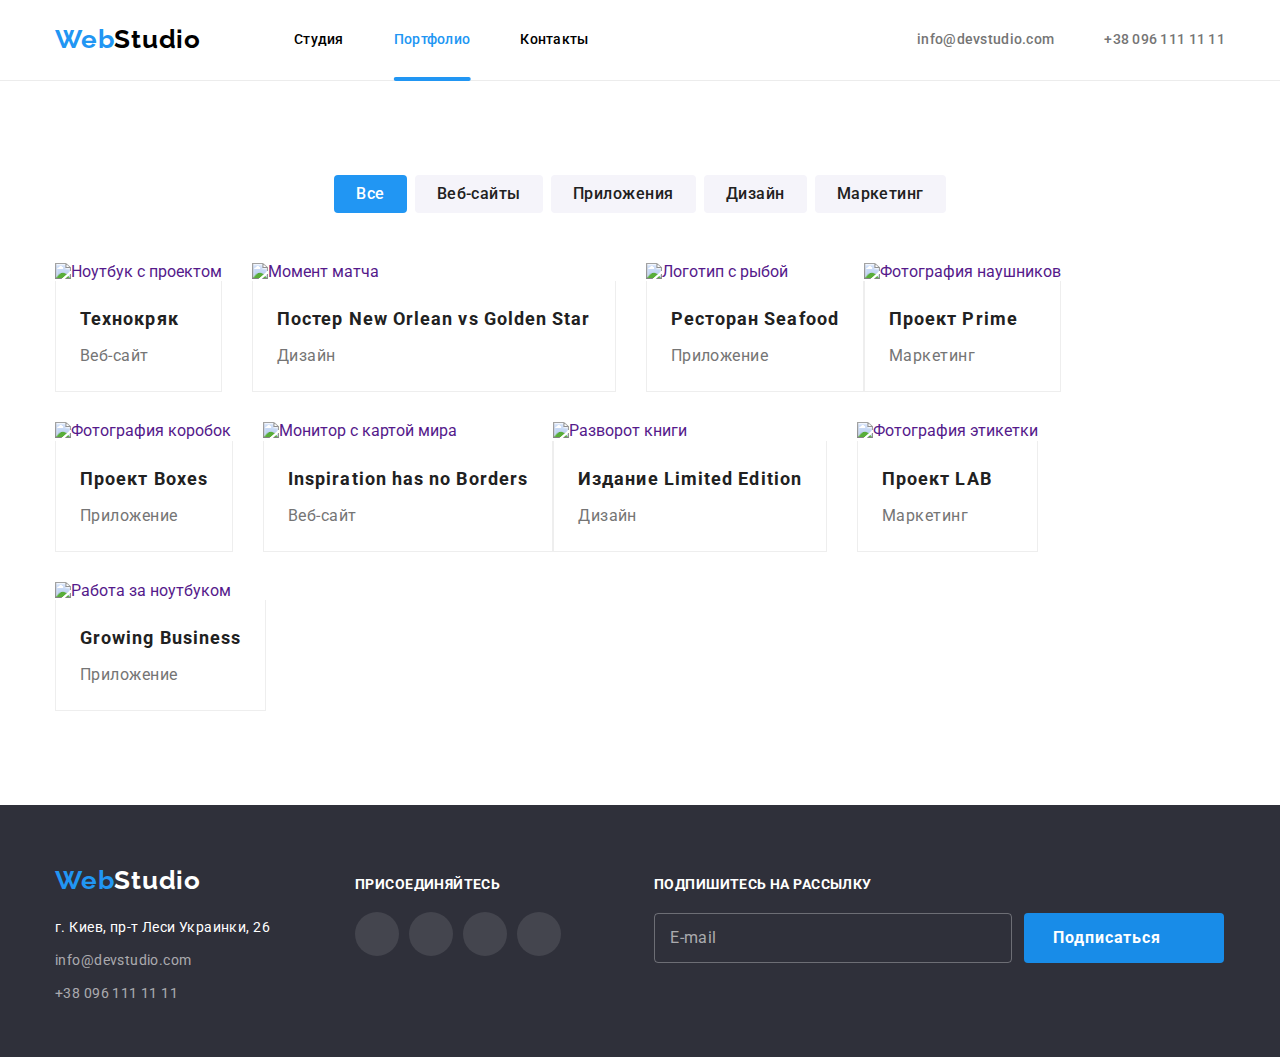
==== portfolio.html @ 8ef8809d "Add files via upload" ====
<!DOCTYPE html>
<html lang="ru">

<head>
  <meta charset="UTF-8" />
  <meta http-equiv="X-UA-Compatible" content="IE=edge" />
  <meta name="viewport" content="width=device-width, initial-scale=1.0" />
  <title>Портфолио</title>
  <link rel="preconnect" href="https://fonts.googleapis.com" />
  <link rel="preconnect" href="https://fonts.gstatic.com" crossorigin />
  <link href="https://fonts.googleapis.com/css2?family=Raleway:wght@700&family=Roboto:wght@400;500;700;900&display=swap"
    rel="stylesheet" />
  <link rel="stylesheet"
    href="https://cdnjs.cloudflare.com/ajax/libs/modern-normalize/1.1.0/modern-normalize.min.css" />
  <!--<link rel="stylesheet" href="CSS/style.css" />-->
  <link rel="stylesheet" href="./css/main.min.css" />
</head>

<body>
  <header class="header header-border">
    <div class="flex-nav container">
      <a href="" class="logotype">
        Web<span class="logotype__dark" lang="en">Studio</span></a>
      <div class="menu-container js-menu-container" id="mobile-menu">
        <div class="all-nav">
          <button class="menu-button-close js-close-menu" type="button">
            <svg width="40" height="40" aria-label="Переключатель мобильного меню">
              <use class="menu-button-close__icon-close" href="./images/sprite_images/icons.svg#icon-close_mob"></use>
            </svg>
          </button>

          <nav class="left-nav">
            <ul class="left-nav-menu">
              <li class="list menu-item">
                <a href="./index.html" class="link menu-item__text">Студия</a>
              </li>
              <li class="list menu-item">
                <a href="./portfolio.html" class="link menu-item__text menu-item__text--current current">Портфолио</a>
              </li>
              <li class="list menu-item">
                <a href="" class="link menu-item__text">Контакты</a>
              </li>
            </ul>
          </nav>
          <div class="menu-bottom">
            <ul class="right-nav">
              <li class="list contact-item">
                <a href="mailto:info@devstudio.com" class="link contact-mail">
                  <svg class="contact-mail__icon" width="16" height="12">
                    <use href="./images/sprite_images/icons.svg#icon-envelope"></use>
                  </svg>
                  info@devstudio.com
                </a>
              </li>
              <li class="list contact-item">
                <a href="tel:+380961111111" class="link contact-tel">
                  <svg class="contact-tel__icon" width="10" height="16">
                    <use href="./images/sprite_images/icons.svg#icon-smartphone"></use>
                  </svg>
                  +38 096 111 11 11
                </a>
              </li>
            </ul>
            <ul class="menu-socials list">
              <li class="menu-socials__item">
                <a href="" class="menu-socials__link link">Instagram</a>
              </li>
              <li class="menu-socials__item">
                <a href="" class="menu-socials__link link">Twitter</a>
              </li>
              <li class="menu-socials__item">
                <a href="" class="menu-socials__link link">Facebook</a>
              </li>
              <li class="menu-socials__item">
                <a href="" class="menu-socials__link link">LinkedIn</a>
              </li>
            </ul>
          </div>
        </div>
      </div>
      <button type="button" class="menu-button js-open-menu" aria-expanded="false" aria-controls="mobile-menu">
        <svg width="40" height="40" aria-label="Вызов меню">
          <use class="menu-button__icon-menu" href="./images/sprite_images/icons.svg#icon-menu_mob"></use>
        </svg>
      </button>
    </div>
  </header>
  <main>
    <section class="section">
      <h1 class="section__title visually-hidden">Примеры проектов</h1>
      <div class="container">
        <ul class="navigation">
          <li class="navigation__item">
            <button class="navigation-button navigation-button__active" type="button">Все</button>
          </li>
          <li class="navigation__item">
            <button class="navigation-button button" type="button">Веб-сайты</button>
          </li>
          <li class="navigation__item">
            <button class="navigation-button button" type="button">Приложения</button>
          </li>
          <li class="navigation__item">
            <button class="navigation-button button" type="button">Дизайн</button>
          </li>
          <li class="navigation__item">
            <button class="navigation-button button" type="button">Маркетинг</button>
          </li>
        </ul>
        <ul class="portfolio">
          <li class="portfolio__item">
            <a href="" class="portfolio__box">
              <div class="portfolio__wrap">
                <picture class="portfolio__img">
                  <source srcset="./images/portfolio_images/desktop/img-1.jpg 1x,
            ./images/portfolio_images/desktop/img-1@2x.jpg 2x" media="(min-width: 1200px)" />
                  <source srcset="./images/portfolio_images/tablet/img-1.jpg 1x,
            ./images/portfolio_images/tablet/img-1@2x.jpg 2x" media="(min-width: 768px)" />
                  <source srcset="./images/portfolio_images/mobile/img-1.jpg 1x,
            ./images/portfolio_images/mobile/img-1@2x.jpg 2x" media="(max-width: 767px)" />
                  <img src="./images/portfolio_images/img-1.jpg" alt="Ноутбук с проектом" />
                </picture>
                <p class="portfolio__tumb">Технокряк это современная площадка распространения коронавируса.
                  Компании используют эту платформу для цифрового шпионажа и атак на защищённые сервера конкурентов.</p>
              </div>
              <div class="portfolio__description">
                <h2 class="portfolio__title">Технокряк</h2>
                <p class="portfolio__text">Веб-сайт</p>
              </div>
            </a>
          </li>
          <li class="portfolio__item">
            <a href="" class="portfolio__box">
              <div class="portfolio__wrap">
                <picture class="portfolio__img">
                  <source srcset="./images/portfolio_images/desktop/img-2.jpg 1x,
            ./images/portfolio_images/desktop/img-2@2x.jpg 2x" media="(min-width: 1200px)" />
                  <source srcset="./images/portfolio_images/tablet/img-2.jpg 1x,
            ./images/portfolio_images/tablet/img-2@2x.jpg 2x" media="(min-width: 768px)" />
                  <source srcset="./images/portfolio_images/mobile/img-2.jpg 1x,
            ./images/portfolio_images/mobile/img-2@2x.jpg 2x"  media="(max-width: 767px)" />
                  <img src="./images/portfolio_images/img-2.jpg" alt="Момент матча" />
                </picture>
                <p class="portfolio__tumb"></p>
              </div>
              <div class="portfolio__description">
                <h2 class="portfolio__title">
                  Постер <span lang="en">New Orlean vs Golden Star</span>
                </h2>
                <p class="portfolio__text">Дизайн</p>
              </div>
            </a>
          </li>
          <li class="portfolio__item">
            <a href="" class="portfolio__box">
              <div class="portfolio__wrap">
                <picture class="portfolio__img">
                  <source srcset="./images/portfolio_images/desktop/img-3.jpg 1x,
            ./images/portfolio_images/desktop/img-3@2x.jpg 2x" media="(min-width: 1200px)" />
                  <source srcset="./images/portfolio_images/tablet/img-3.jpg 1x,
            ./images/portfolio_images/tablet/img-3@2x.jpg 2x" media="(min-width: 768px)" />
                  <source srcset="./images/portfolio_images/mobile/img-3.jpg 1x,
            ./images/portfolio_images/mobile/img-3@2x.jpg 2x"  media="(max-width: 767px)" />
                  <img src="./images/portfolio_images/img-3.jpg" alt="Логотип с рыбой" />
                </picture>
                <p class="portfolio__tumb"></p>
              </div>
              <div class="portfolio__description">
                <h2 class="portfolio__title">Ресторан <span lang="en">Seafood</span></h2>
                <p class="portfolio__text">Приложение</p>
              </div>
            </a>
          </li>
          <li class="portfolio__item">
            <a href="" class="portfolio__box">
              <div class="portfolio__wrap">
                <picture class="portfolio__img">
                  <source srcset="./images/portfolio_images/desktop/img-4.jpg 1x,
            ./images/portfolio_images/desktop/img-4@2x.jpg 2x" media="(min-width: 1200px)" />
                  <source srcset="./images/portfolio_images/tablet/img-4.jpg 1x,
            ./images/portfolio_images/tablet/img-4@2x.jpg 2x" media="(min-width: 768px)" />
                  <source srcset="./images/portfolio_images/mobile/img-4.jpg 1x,
            ./images/portfolio_images/mobile/img-4@2x.jpg 2x"  media="(max-width: 767px)" />
                  <img src="./images/portfolio_images/img-4.jpg" alt="Фотография наушников" />
                </picture>
                <p class="portfolio__tumb"></p>
              </div>
              <div class="portfolio__description">
                <h2 class="portfolio__title">Проект <span lang="en">Prime</span></h2>
                <p class="portfolio__text">Маркетинг</p>
              </div>
            </a>
          </li>
          <li class="portfolio__item">
            <a href="" class="portfolio__box">
              <div class="portfolio__wrap">
                <picture class="portfolio__img">
                  <source srcset="./images/portfolio_images/desktop/img-5.jpg 1x,
            ./images/portfolio_images/desktop/img-5@2x.jpg 2x" media="(min-width: 1200px)" />
                  <source srcset="./images/portfolio_images/tablet/img-5.jpg 1x,
            ./images/portfolio_images/tablet/img-5@2x.jpg 2x" media="(min-width: 768px)" />
                  <source srcset="./images/portfolio_images/mobile/img-5.jpg 1x,
            ./images/portfolio_images/mobile/img-5@2x.jpg 2x"  media="(max-width: 767px)" />
                  <img src="./images/portfolio_images/img-5.jpg" alt="Фотография коробок" />
                </picture>
                <p class="portfolio__tumb"></p>
              </div>
              <div class="portfolio__description">
                <h2 class="portfolio__title">Проект <span lang="en">Boxes</span></h2>
                <p class="portfolio__text">Приложение</p>
              </div>
            </a>
          </li>
          <li class="portfolio__item">
            <a href="" class="portfolio__box">
              <div class="portfolio__wrap">
                <picture class="portfolio__img">
                  <source srcset="./images/portfolio_images/desktop/img-6.jpg 1x,
            ./images/portfolio_images/desktop/img-6@2x.jpg 2x" media="(min-width: 1200px)" />
                  <source srcset="./images/portfolio_images/tablet/img-6.jpg 1x,
            ./images/portfolio_images/tablet/img-6@2x.jpg 2x" media="(min-width: 768px)" />
                  <source srcset="./images/portfolio_images/mobile/img-6.jpg 1x,
            ./images/portfolio_images/mobile/img-6@2x.jpg 2x"  media="(max-width: 767px)" />
                  <img src="./images/portfolio_images/img-6.jpg" alt="Монитор с картой мира" />
                </picture>
                <p class="portfolio__tumb"></p>
              </div>
              <div class="portfolio__description">
                <h2 class="portfolio__title" lang="en">Inspiration has no Borders</h2>
                <p class="portfolio__text">Веб-сайт</p>
              </div>
            </a>
          </li>
          <li class="portfolio__item">
            <a href="" class="portfolio__box">
              <div class="portfolio__wrap">
                <picture class="portfolio__img">
                  <source srcset="./images/portfolio_images/desktop/img-7.jpg 1x,
            ./images/portfolio_images/desktop/img-7@2x.jpg 2x" media="(min-width: 1200px)" />
                  <source srcset="./images/portfolio_images/tablet/img-7.jpg 1x,
            ./images/portfolio_images/tablet/img-7@2x.jpg 2x" media="(min-width: 768px)" />
                  <source srcset="./images/portfolio_images/mobile/img-7.jpg 1x,
            ./images/portfolio_images/mobile/img-7@2x.jpg 2x"  media="(max-width: 767px)" />
                  <img src="./images/portfolio_images/img-7.jpg"  alt="Разворот книги" />
                </picture>
                <p class="portfolio__tumb"></p>
              </div>
              <div class="portfolio__description">
                <h2 class="portfolio__title">
                  Издание <span lang="en">Limited Edition</span>
                </h2>
                <p class="portfolio__text">Дизайн</p>
              </div>
            </a>
          </li>
          <li class="portfolio__item">
            <a href="" class="portfolio__box">
              <div class="portfolio__wrap">
                <picture class="portfolio__img">
                  <source srcset="./images/portfolio_images/desktop/img-8.jpg 1x,
            ./images/portfolio_images/desktop/img-8@2x.jpg 2x" media="(min-width: 1200px)" />
                  <source srcset="./images/portfolio_images/tablet/img-8.jpg 1x,
            ./images/portfolio_images/tablet/img-8@2x.jpg 2x" media="(min-width: 768px)" />
                  <source srcset="./images/portfolio_images/mobile/img-8.jpg 1x,
            ./images/portfolio_images/mobile/img-8@2x.jpg 2x"  media="(max-width: 767px)" />
                  <img src="./images/portfolio_images/img-8.jpg" alt="Фотография этикетки" />
                </picture>
                <p class="portfolio__tumb"></p>
              </div>
              <div class="portfolio__description">
                <h2 class="portfolio__title">Проект <span lang="en">LAB</span></h2>
                <p class="portfolio__text">Маркетинг</p>
              </div>
            </a>
          </li>
          <li class="portfolio__item">
            <a href="" class="portfolio__box">
              <div class="portfolio__wrap">
                <picture class="portfolio__img">
                  <source srcset="./images/portfolio_images/desktop/img-9.jpg 1x,
            ./images/portfolio_images/desktop/img-9@2x.jpg 2x" media="(min-width: 1200px)" />
                  <source srcset="./images/portfolio_images/tablet/img-9.jpg 1x,
            ./images/portfolio_images/tablet/img-9@2x.jpg 2x" media="(min-width: 768px)" />
                  <source srcset="./images/portfolio_images/mobile/img-9.jpg 1x,
            ./images/portfolio_images/mobile/img-9@2x.jpg 2x"  media="(max-width: 767px)" />
                  <img src="./images/portfolio_images/img-9.jpg" alt="Работа за ноутбуком" />
                </picture>
                <p class="portfolio__tumb"></p>
              </div>
              <div class="portfolio__description">
                <h2 class="portfolio__title" lang="en">Growing Business</h2>
                <p class="portfolio__text">Приложение</p>
              </div>
            </a>
          </li>
        </ul>
      </div>
    </section>
  </main>
  <footer class="footer">
    <div class="container footer-container">
        <div class="footer__addresses">
          <a href="" class="logotype__footer">
              Web<span class="logotype__footer-white" lang="en">Studio</span>
          </a>
          <address class="addreses">
            <ul class="contacts-list">
              <li class="contact__item">
                <a class="contact__adress" href="https://goo.gl/maps/caNGbkWrKr49V2LV8" target="_blank"
                  rel="noopener noreferrer">г. Киев, пр-т Леси Украинки, 26</a>
              </li>
              <li class="contact__item">
                <a class="contact__link" href="mailto:info@devstudio.com">info@devstudio.com
                </a>
              </li>
              <li class="contact__item">
                <a class="contact__link link" href="tel:+380961111111">+38 096 111 11 11 </a>
              </li>
            </ul>
          </address>
        </div>
        <div class="footer-social-part">
          <p class="footer-social__title">Присоединяйтесь</p>
          <ul class="footer-social__list">
            <li class="footer-social__item">
              <a href="" class="footer-social__link">
                <svg class="footer-social__icon" width="20" height="20">
                  <use href="./images/sprite_images/icons.svg#icon-instagram"></use>
                </svg>
              </a>
            </li>
            <li class="footer-social__item">
              <a href="" class="footer-social__link">
                <svg class="footer-social__icon" width="20" height="20">
                  <use href="./images/sprite_images/icons.svg#icon-twitter"></use>
                </svg>
              </a>
            </li>
            <li class="footer-social__item">
              <a href="" class="footer-social__link">
                <svg class="footer-social__icon" width="20" height="20">
                  <use href="./images/sprite_images/icons.svg#icon-facebook"></use>
                </svg>
              </a>
            </li>
            <li class="footer-social__item">
              <a href="" class="footer-social__link">
                <svg class="footer-social__icon" width="20" height="20">
                  <use href="./images/sprite_images/icons.svg#icon-linkedin"></use>
                </svg>
              </a>
            </li>
          </ul>
        </div>
        <div class="footer-subscribe">
          <p class="subscribe__title">Подпишитесь на рассылку</p>
          <form action="#" class="subscribe__form">
            <div class="footer__form-field">
              <label for="user-email-footer" class="footer__input-label"> </label>
              <input type="text" name="user-email" class="subscribe__input-text" id="user-email-footer"
                placeholder="E-mail" />
            </div>
            <button type="submit" class="subscribe__button">Подписаться<svg class="subscribe-icon" width="24"
                height="24">
                <use href="./images/sprite_images/icons.svg#icon-send"></use>
              </svg></button>
          </form>
        </div>
    </div>
  </footer>

  <script src="./js/mobile-menu.js"></script>
</body>

</html>
---- css/main.min.css ----
:root{--header-menu-color: #212121;--header-contacts-color: #757575;--main-title-color: #ffffff;--secondary-title-color: #212121;--article-color: #757575;--button-text-color: #ffffff;--team-name-color: #212121;--team-text-color: #757575;--footer-adress-color: #ffffff;--portfolio-examples-title-color: #212121;--portfolio-examples-text-color: #757575;--accent-color: #2196f3;--title-background-color:#2f303a;--footer-contacts-color:rgba(255, 255, 255, 0.6);--timing-function: cubic-bezier(0.4, 0, 0.2, 1);--animation-duration: 250ms}p,h1,h2,h3,h4,h5,h6{margin:0}ul{margin:0;padding:0;list-style:none}button{cursor:pointer}img{display:block}a{list-style-type:none;text-decoration:none}.visually-hidden{position:absolute;width:1px;height:1px;margin:-1px;border:0;padding:0;white-space:nowrap;clip-path:inset(100%);clip:rect(0 0 0 0);overflow:hidden}.container{max-width:1200px;padding-left:15px;padding-right:15px;margin:0 auto}@media screen and (min-width: 480px){.container{width:480px}}@media screen and (min-width: 768px){.container{width:768px}}@media screen and (min-width: 1200px){.container{width:1200px}}body{font-family:'Roboto', sans-serif;background-color:#ffffff}.current{color:#2196f3}.head-list__link--current{color:#2196f3}.section{padding-top:94px;padding-bottom:94px}@media screen and (max-width: 767px){.section{padding-top:60px;padding-bottom:60px}}@media screen and (max-width: 1199px){.section{padding-top:60px;padding-bottom:60px}}.is-hidden{visibility:hidden;opacity:0;pointer-events:none}.logotype{display:block;margin-right:93px;padding-top:24px;padding-bottom:24px;font-family:Raleway;font-style:normal;font-weight:bold;font-size:26px;line-height:1.19;letter-spacing:0.03em;color:#2196f3}@media screen and (max-width: 767px){.logotype{margin-right:auto}}.logotype__dark{font-family:Raleway;font-style:normal;font-weight:bold;font-size:26px;line-height:1.19;letter-spacing:0.03em;color:#000000}.header-border{border-bottom:1px solid #ececec}@media screen and (max-width: 767px){.all-nav{width:100%;max-width:480px;height:100vh;padding:48px 40px;display:flex;flex-direction:column;justify-content:space-between}}@media screen and (min-width: 768px){.all-nav{display:flex;justify-content:space-between}}.flex-nav,.left-nav{display:flex}@media screen and (max-width: 767px){.flex-nav,.left-nav{justify-content:space-between;align-items:center}}@media screen and (min-width: 768px){.left-nav{margin-right:auto}}@media screen and (min-width: 768px){.left-nav-menu{display:flex;align-items:center}}@media screen and (min-width: 768px) and (max-width: 1199px){.menu-bottom{margin-bottom:auto;margin-top:auto}}.right-nav{display:flex;flex-direction:column-reverse;margin-bottom:64px}@media screen and (min-width: 768px){.right-nav{display:block;margin-left:auto;margin-top:auto;margin-bottom:auto}}@media screen and (min-width: 1200px){.right-nav{display:flex;flex-direction:row;align-items:center;margin-left:auto}}.menu-item{position:relative;padding-bottom:32px;margin-right:auto}@media screen and (min-width: 768px){.menu-item{padding:0}.menu-item:not(:first-child){margin-left:50px}}.menu-item__text{display:block;padding:0;font-size:14px;font-weight:500;line-height:1.14;letter-spacing:0.02em;color:var(--title-text-color);transition:color var(--animation-duration) var(--timing-function)}.menu-item__text:hover,.menu-item__text:focus{color:var(--accent-color)}@media screen and (min-width: 768px){.menu-item__text{padding:32px 0}}@media screen and (max-width: 767px){.menu-item__text{font-size:40px;line-height:1.17}}@media screen and (min-width: 768px){.menu-item__text--current::after{content:"";display:block;position:absolute;bottom:-1px;left:50%;transform:translate(-50%, 0);width:100%;height:4px;border-radius:2px;background-color:var(--accent-color)}}.contact-mail__icon,.contact-tel__icon{display:none}@media screen and (min-width: 768px){.contact-mail__icon,.contact-tel__icon{display:block;margin-right:10px;fill:currentColor}}.contact-mail,.contact-tel{font-size:34px;line-height:1.17;letter-spacing:0.02em;font-weight:500;letter-spacing:0.02em;color:var(--header-contacts-color);display:flex;align-items:center;transition:color var(--animation-duration) var(--timing-function)}.contact-mail:hover,.contact-mail:focus,.contact-tel:hover,.contact-tel:focus{color:var(--accent-color)}@media screen and (max-width: 479px){.contact-mail,.contact-tel{font-size:24px}}@media screen and (min-width: 768px){.contact-mail,.contact-tel{font-size:14px;line-height:1.14}}@media screen and (min-width: 1200px){.contact-mail,.contact-tel{padding:32px 0}}@media screen and (max-width: 767px){.contact-mail{font-size:24px;line-height:1.16}}@media screen and (min-width: 768px) and (max-width: 1199px){.contact-mail{margin-bottom:10px}}@media screen and (max-width: 767px){.contact-tel{color:var(--accent-color);margin-bottom:32px}}@media screen and (min-width: 1200px){.contact-tel{padding-bottom:32px}}.current{color:var(--accent-color)}@media screen and (min-width: 1200px){.contact-item:not(:first-child){margin-left:30px}}.menu-socials{margin-top:auto;display:flex;justify-content:start;flex-wrap:wrap}@media screen and (min-width: 768px){.menu-socials{display:none}}.menu-socials__item{padding-right:10px}.menu-socials__item:not(:last-child){border-right:1px solid rgba(33,33,33,0.2)}.menu-socials__item:not(:first-child){padding-left:10px}.menu-socials__link{color:var(--accent-color)}.menu-container{width:100%}@media screen and (max-width: 767px){.menu-container{position:fixed;z-index:2;left:0;top:0;width:100vw;height:100vh;background-color:#ffffff;transform:translateX(100%);transition:transform var(--animation-duration) var(--timing-function)}}.menu-container.is-open{transform:translateX(0)}.menu-button{display:inline-flex;fill:#000000;padding:0;border:0;background-color:transparent;transition:fill var(--animation-duration) var(--timing-function)}.menu-button:hover,.menu-button:focus{fill:var(--accent-color)}@media screen and (min-width: 768px){.menu-button{display:none}}.menu-button-close{position:absolute;top:10px;right:15px;padding:0;border:0;background-color:transparent;transition:fill var(--animation-duration) var(--timing-function)}.menu-button-close:hover,.menu-button-close:focus{fill:var(--accent-color)}@media screen and (min-width: 768px){.menu-button-close{display:none}}.menu-button-close__icon-close{display:none}.menu-button__icon-menu{display:block}.menu-container.is-open .menu-button-close__icon-close{display:block}.menu-container.is-open .menu-button__icon-menu{display:none}.hero{padding-top:200px;padding-bottom:200px;background-color:var(--title-background-color);background-image:linear-gradient(rgba(47,48,58,0.4), rgba(47,48,58,0.4)),url(../images/hero_images/hero/desktop/header-background-desktop.jpg);background-repeat:no-repeat;background-position:center;background-size:cover;width:100%;margin:0 auto}@media screen and (min-width: 1200px){.hero{background-image:linear-gradient(rgba(47,48,58,0.4), rgba(47,48,58,0.4)),url(../images/hero_images/hero/desktop/header-background-desktop.jpg)}}@media screen and (min-width: 1200px) and (min-device-pixel-ratio: 2), screen and (min-width: 1200px) and (min-resolution: 192dpi), screen and (min-width: 1200px) and (min-resolution: 2dppx){.hero{background-image:linear-gradient(rgba(47,48,58,0.4), rgba(47,48,58,0.4)),url(../images/hero_images/hero/desktop/header-background-desktop@2x.jpg)}}@media screen and (max-width: 767px){.hero{width:100%;padding-top:118px;padding-bottom:118px;background-image:linear-gradient(rgba(47,48,58,0.4), rgba(47,48,58,0.4)),url(../images/hero_images/hero/mobile/header-background-mobile.jpg)}}@media screen and (max-width: 767px) and (min-device-pixel-ratio: 2), screen and (max-width: 767px) and (min-resolution: 192dpi), screen and (max-width: 767px) and (min-resolution: 2dppx){.hero{background-image:linear-gradient(rgba(47,48,58,0.4), rgba(47,48,58,0.4)),url(../images/hero_images/hero/mobile/header-background-mobile@2x.jpg)}}@media screen and (min-width: 768px) and (max-width: 1199px){.hero{width:100%;padding-top:118px;padding-bottom:118px;background-image:linear-gradient(rgba(47,48,58,0.4), rgba(47,48,58,0.4)),url(../images/hero_images/hero/tablet/header-background-tablet.jpg)}}@media screen and (min-width: 768px) and (max-width: 1199px) and (min-device-pixel-ratio: 2), screen and (min-width: 768px) and (max-width: 1199px) and (min-resolution: 192dpi), screen and (min-width: 768px) and (max-width: 1199px) and (min-resolution: 2dppx){.hero{background-image:linear-gradient(rgba(47,48,58,0.4), rgba(47,48,58,0.4)),url(../images/hero_images/hero/tablet/header-background-tablet@2x.jpg)}}.hero .hero__title{font-weight:900;font-size:44px;line-height:1.36;text-align:center;width:696px;height:120px;letter-spacing:0.06em;text-transform:uppercase;color:var(--main-title-color);margin:0 auto 30px}@media screen and (max-width: 767px){.hero .hero__title{font-size:26px;line-height:1.62;height:100%;width:auto;margin-bottom:30px}}@media screen and (min-width: 768px) and (max-width: 1199px){.hero .hero__title{font-size:26px;line-height:1.62;height:100%;width:360px;margin-bottom:30px}}.hero__button{font-family:Roboto, sans-serif;font-weight:700;font-size:16px;line-height:1.87;letter-spacing:0.06em;color:var(--button-text-color);background-color:var(--accent-color);cursor:pointer;width:200px;height:50px;border:none;border-radius:4px;transition-property:color;transition-duration:250ms;transition-timing-function:var(--timing-function)}.hero__button:hover,.hero__button:focus{color:var(--button-text-color);box-shadow:0px 1px 3px rgba(0,0,0,0.12),0px 1px 1px rgba(0,0,0,0.14),0px 2px 1px rgba(0,0,0,0.2)}.btn{display:block;text-align:center;margin:0 auto}.backdrop{width:100vw;height:100vh;background-color:rgba(0,0,0,0.2);position:fixed;top:0;left:0;transition:opacity 250ms, visibility 250ms}.backdrop .is-hidden .modal{transform:scale(0.75)}.modal{height:581px;width:528px;background-color:#ffffff;border-radius:4px;box-shadow:0px 1px 3px rgba(0,0,0,0.12),0px 1px 1px rgba(0,0,0,0.14),0px 2px 1px rgba(0,0,0,0.2);position:absolute;top:50%;left:50%;transform:scale(1) translate(-50%, -50%);transition:opacity 250ms, transform 250ms;padding:40px}@media screen and (max-width: 767px){.modal{width:450px;height:609px}}.modal-close{position:absolute;top:8px;right:8px;width:30px;height:30px;border:1px solid rgba(0,0,0,0.1);border-radius:50%;background-color:transparent;display:flex;align-items:center;justify-content:center}.modal-title{font-family:Roboto;font-style:normal;font-weight:bold;font-size:20px;line-height:1.15;text-align:center;letter-spacing:0.03em;color:var(--secondary-title-color);padding:0;margin-bottom:12px}.modal-input{position:relative;width:100%;height:40px;border:1px solid rgba(33,33,33,0.2);box-sizing:border-box;border-radius:4px;outline-color:var(--accent-color);padding-left:42px;padding-right:12px;background-color:transparent}.modal-input:hover+.input-icon,.modal-input:focus+.input-icon{fill:var(--accent-color)}.modal-form-field{margin-bottom:10px}.modal-form-field-comment{margin-bottom:20px}.modal-form-field-checkbox{margin-bottom:30px}.modal-input-comment{display:block;width:100%;height:120px;border:1px solid rgba(33,33,33,0.2);border-radius:4px;outline-color:var(--accent-color);padding:12px 16px;background-color:transparent;resize:none}.modal-input-comment::placeholder{position:absolute;display:inline-block;top:0;font-family:Roboto;font-style:normal;font-weight:normal;font-size:12px;line-height:14px;margin-top:12px;letter-spacing:0.01em;color:rgba(117,117,117,0.5)}.modal-form-checkbox{font-family:Roboto;font-style:normal;font-weight:normal;font-size:14px;line-height:1.71;letter-spacing:0.03em;color:var(--article-color);display:flex;align-items:center;justify-content:center}.modal-form-checkbox::before{content:"";height:15px;width:16px;border:2px solid #212121;margin-right:8px;display:block;border-radius:2px}.form-checkbox:hover,.form-checkbox:focus{border:var(--accent-color)}.form-checkbox:checked+.modal-form-checkbox::before{background-image:url(../images/portfolio_images/icon-check.svg);background-position:center;background-size:cover;background-repeat:no-repeat;border:none}.acceptance-link{font-family:Roboto;font-style:normal;font-weight:normal;font-size:14px;line-height:1.71;letter-spacing:0.03em;text-decoration-skip-ink:none;color:var(--accent-color)}.acceptance-link:hover,.acceptance-link:focus{color:var(--accent-color)}.modal-button{display:block;justify-content:center;text-align:center;font-family:Roboto;font-style:normal;font-weight:bold;font-size:16px;line-height:1.87;letter-spacing:0.06em;margin:0 auto;width:200px;height:50px;color:var(--button-text-color);background-color:#188CE8;border:var(--accent-color);border-radius:4px;cursor:pointer}.modal-button:hover,.modal-button:focus{box-shadow:0px 1px 3px rgba(0,0,0,0.12),0px 1px 1px rgba(0,0,0,0.14),0px 2px 1px rgba(0,0,0,0.2)}.modal-input-text{display:block;font-family:Roboto;font-style:normal;font-weight:normal;font-size:12px;line-height:1.16;letter-spacing:0.01em;margin-bottom:4px;color:#757575}.modal-input-wrap{position:relative}.input-icon{fill:var(--secondary-title-color);position:absolute;left:12px;top:50%;transform:translateY(-50%);transition-property:fill;transition-duration:250ms;transition-timing-function:var(--timing-function)}@media screen and (max-width: 767px){.section-features{padding-bottom:60px;padding-top:60px}}.features{display:flex}@media screen and (max-width: 767px){.features{display:flex;flex-direction:column;margin-right:0;padding-top:0px}}@media screen and (min-width: 768px){.features{display:flex;flex-wrap:wrap;margin:-15px;margin-bottom:0}}@media screen and (min-width: 1200px){.features{display:flex;justify-content:center}}@media screen and (max-width: 767px){.features__item:not(:last-child){margin-bottom:30px}}@media screen and (min-width: 768px) and (max-width: 1199px){.features__item{width:354px;margin:15px}}@media screen and (min-width: 1200px){.features__item{width:270px}.features__item:not(:first-child){margin-left:30px}}.features__box{display:flex;justify-content:center;align-items:center;height:120px;margin-right:30px;margin-bottom:30px;border-radius:4%;background-color:#F5F4FA}.features__box:last-child{margin-right:0px}@media screen and (max-width: 767px){.features__box{margin-right:0}}@media screen and (min-width: 768px){.features__box{width:354px}}@media screen and (min-width: 1200px){.features__box{width:270px}}.features__icon{border:#afb1b8}.features__title{font-weight:bold;font-size:14px;line-height:1.14;letter-spacing:0.03em;text-transform:uppercase;color:var(--secondary-title-color);margin-bottom:10px}@media screen and (max-width: 767px){.features__title{text-align:center}}.features__text{font-weight:normal;font-size:14px;line-height:1.71;letter-spacing:0.03em;color:var(--article-color)}.section__no-padding-top{padding-top:0px}@media screen and (max-width: 1199px){.no-mobile{display:none}}.section__title{align-items:center;margin-bottom:50px;font-weight:bold;font-size:36px;line-height:1.16;text-align:center;letter-spacing:0.03em;color:var(--secondary-title-color)}.performance{display:flex}.performance__item{margin-right:30px;position:relative}.performance__item:last-child{margin-right:0}.performance__description{display:flex;justify-content:center;align-items:center;font-family:Roboto;font-style:normal;font-weight:700;font-size:14px;line-height:1.14;text-align:center;letter-spacing:0.03em;width:100%;height:70px;margin:0 auto;color:var(--main-title-color);background-color:rgba(47,48,58,0.8);position:absolute;top:224px;left:0}.section--other-background{background-color:#f5f4fa;padding-bottom:60px;padding-top:60px}.team{padding-left:15px;padding-right:15px;margin-right:auto;margin-left:auto}.section__title--team{font-weight:bold;font-size:36px;line-height:1.16;text-align:center;letter-spacing:0.03em;margin-bottom:50px;color:var(--secondary-title-color)}@media screen and (max-width: 767px){.section__title--team{font-size:28px;line-height:1.17;margin-bottom:30px}}.team__list{padding:0;margin:0}@media screen and (min-width: 768px){.team__list{display:flex;justify-content:center;flex-wrap:wrap;margin:-15px}}@media screen and (max-width: 767px){.team__list{display:flex;justify-content:center;flex-wrap:wrap;margin:-15px}}.team__img{max-width:100%;display:block;height:auto}.team__item{border:none;border-radius:4px;background-color:#ffffff;box-shadow:0px 3px 1px rgba(0,0,0,0.1),0px 1px 2px rgba(0,0,0,0.08),0px 2px 2px rgba(0,0,0,0.12);margin:15px}@media screen and (max-width: 767px){.team__item:not(:last-child){margin-bottom:30px}}@media screen and (max-width: 767px){.team__item{margin-bottom:30px;margin-top:0}.team__item:last-child{margin-bottom:0px}}@media screen and (min-width: 768px){.team__item{height:auto;width:auto;margin-left:15px;margin-right:15px;margin-bottom:30px;margin-top:0}.team__item:nth-child(3n){margin-bottom:0px}.team__item:nth-child(4n){margin-bottom:0px}}@media screen and (min-width: 1200px){.team__item{width:270px;height:428px}}.team__box{text-align:center;padding:30px 32px 30px 32px}@media screen and (max-width: 767px){.team__box{padding-bottom:16px}}@media screen and (min-width: 768px){.team__box{padding-bottom:16px}}.team__title{margin-bottom:10px;font-weight:500;font-size:16px;line-height:1.18;letter-spacing:0.03em;border:none;border-radius:4px;color:var(--team-name-color)}.team__text{font-weight:normal;font-size:16px;line-height:1.18;letter-spacing:0.03em;border:none;border-radius:4px;color:var(--team-text-color);margin-bottom:16px}.social{display:flex;justify-content:center}.social__item{width:44px;height:44px;margin-right:10px}.social__item:last-child{margin-right:0}.social__link{width:100%;height:100%;border-radius:50%;display:flex;align-items:center;justify-content:center;background-color:#ffffff;transition-property:background-color;transition-duration:250ms;transition-timing-function:var(--timing-function)}.social__link:hover,.social__link:focus{background-color:var(--accent-color)}.social__link:hover .social__icon,.social__link:focus .social__icon{fill:var(--button-text-color)}.social__icon{fill:#AFB1B8;transition-property:fill;transition-duration:250ms;transition-timing-function:var(--timing-function)}@media screen and (min-width: 1200px){.section__title{font-family:Roboto;font-style:normal;font-weight:bold;font-size:36px;line-height:1.18;text-align:center;letter-spacing:0.03em;text-align:center;margin-bottom:50px}.clients__list{width:100%;height:100%;display:flex;align-items:center;background-color:#ffffff}.clients__item{margin-right:30px}.clients__item:last-child{margin-right:0}.clients__link{display:flex;justify-content:center;align-items:center;width:170px;height:92px;border:1px solid #AFB1B8;border-radius:4%}.clients__link:hover .clients__icon,.clients__link:focus .clients__icon{fill:var(--accent-color)}.clients__link:hover,.clients__link:focus{border:1px solid var(--accent-color)}.clients__icon{fill:#AFB1B8;transition-property:fill, border;transition-duration:250ms;transition-timing-function:var(--timing-function)}}@media screen and (min-width: 768px) and (max-width: 1199px){.section__title{font-family:Roboto;font-style:normal;font-weight:bold;font-size:28px;line-height:1.18;text-align:center;letter-spacing:0.03em;text-align:center;margin-bottom:30px}.clients__list{display:flex;flex-wrap:wrap;justify-content:space-between;background-color:#ffffff}.clients__item{display:flex;flex-direction:row;justify-content:space-around;width:calc(100% / 3 - 15px);border:1px solid #AFB1B8;border-radius:4%;margin-bottom:30px}.clients__item:nth-child(4n){margin-bottom:0px}.clients__item:nth-child(5n){margin-bottom:0px}.clients__item:nth-child(6n){margin-bottom:0px}.clients__link{display:flex;justify-content:center;height:92px}.clients__link:hover .clients__icon,.clients__link:focus .clients__icon{fill:var(--accent-color)}.clients__link:hover,.clients__link:focus{border:1px solid var(--accent-color)}.clients__icon{fill:#AFB1B8;height:100%;transition-property:fill, border;transition-duration:250ms;transition-timing-function:var(--timing-function)}}@media screen and (max-width: 767px){.section__title{font-family:Roboto;font-style:normal;font-weight:bold;font-size:28px;line-height:1.18;text-align:center;letter-spacing:0.03em;text-align:center;margin-bottom:30px}.clients__list{display:flex;flex-wrap:wrap;justify-content:space-between;background-color:#ffffff}.clients__item{height:93px;width:calc(100% / 2 - 15px);margin-bottom:30px}.clients__item:nth-child(5n){margin-bottom:0px}.clients__item:nth-child(6n){margin-bottom:0px}.clients__link{display:flex;justify-content:center;align-items:center;height:100%;width:100%;border:1px solid #AFB1B8;border-radius:4%}.clients__link:hover .clients__icon,.clients__link:focus .clients__icon{fill:var(--accent-color)}.clients__link:hover,.clients__link:focus{border:1px solid var(--accent-color)}.clients__icon{fill:#AFB1B8;height:100%;transition-property:fill, border;transition-duration:250ms;transition-timing-function:var(--timing-function)}}@media screen and (min-width: 1200px){.footer{font-family:'Roboto', sans-serif;font-style:normal;background-color:#2f303a;height:252px;padding-top:60px;padding-bottom:60px}.footer-container{display:flex;align-items:baseline}.logotype__footer{display:block;font-family:Raleway;font-style:normal;font-weight:bold;font-size:26px;line-height:1.19;letter-spacing:0.03em;color:#2196f3;margin-bottom:20px}.logotype__footer-white{font-family:Raleway;font-style:normal;font-weight:bold;font-size:26px;line-height:1.19;letter-spacing:0.03em;color:#ffffff}.footer__addresses{margin-right:85px}.contact__item{margin-bottom:9px}.contact__item:last-child{margin-bottom:0px}.contact__adress{font-family:'Roboto', sans-serif;font-style:normal;font-weight:normal;font-size:14px;line-height:1.71;letter-spacing:0.03em;color:var(--footer-adress-color);font-family:inherit;transition-property:color;transition-duration:250ms;transition-timing-function:var(--timing-function)}.contact__adress:hover,.contact__adress:focus{color:var(--accent-color)}.contact__link{font-family:'Roboto', sans-serif;font-style:normal;font-weight:normal;font-size:14px;line-height:1.71;letter-spacing:0.03em;color:var(--footer-contacts-color);transition-property:backgound-color;transition-duration:250ms;transition-timing-function:var(--timing-function)}.contact__link:hover,.contact__link:focus{color:var(--accent-color)}.footer-social-part{margin-right:93px}.footer-social__title{display:block;text-align:start;color:#ffffff;margin-bottom:20px;font-family:Roboto;font-style:normal;font-weight:bold;font-size:14px;line-height:16px;letter-spacing:0.03em;text-transform:uppercase}.footer-social__list{display:flex;flex-direction:row}.footer-social__item{width:44px;height:44px;margin-right:10px}.footer-social__item:last-child{margin-right:0}.footer-social__link{width:100%;height:100%;border-radius:50%;display:flex;align-items:center;justify-content:center;background-color:rgba(255,255,255,0.1);transition-property:background-color;transition-duration:250ms;transition-timing-function:var(--timing-function)}.footer-social__link:hover,.footer-social__link:focus{background-color:var(--accent-color)}.footer-social__link:hover .footer-social__icon,.footer-social__link:focus .footer-social__icon{fill:var(--button-text-color)}.footer-social__icon{fill:#ffffff}.subscribe__title{font-family:Roboto;font-style:normal;font-weight:bold;font-size:14px;line-height:1.14;letter-spacing:0.03em;text-transform:uppercase;color:var(--footer-adress-color);margin-bottom:20px}.subscribe__form{display:flex}.subscribe__input-text{width:358px;height:50px;border:1px solid rgba(255,255,255,0.3);box-sizing:border-box;border-radius:4px;background-color:inherit;padding-left:15px;color:var(--footer-adress-color);margin-right:12px}.subscribe__input-text::placeholder{font-family:Roboto;font-style:normal;font-weight:normal;font-size:16px;line-height:1.25;display:flex;align-items:center;letter-spacing:0.03em;color:rgba(255,255,255,0.6)}}@media screen and (max-width: 767px){.footer{font-family:'Roboto', sans-serif;font-style:normal;background-color:#2f303a;padding-top:60px;padding-bottom:60px}.logotype__footer{display:block;font-family:Raleway;font-style:normal;font-weight:bold;font-size:26px;line-height:1.19;letter-spacing:0.03em;color:#2196f3;margin-bottom:20px;text-align:center;margin-bottom:20px}.logotype__footer-white{font-family:Raleway;font-style:normal;font-weight:bold;font-size:26px;line-height:1.19;letter-spacing:0.03em;color:#ffffff}.footer__addresses{text-align:center;margin-bottom:60px}.contact__item{text-align:center;margin-bottom:9px}.contact__item:last-child{margin-bottom:0px}.contact__link{justify-content:center}.contact__adress{font-family:'Roboto', sans-serif;font-style:normal;font-weight:normal;font-size:14px;line-height:1.71;letter-spacing:0.03em;color:var(--footer-adress-color);font-family:inherit;transition-property:color;transition-duration:250ms;transition-timing-function:var(--timing-function)}.contact__adress:hover,.contact__adress:focus{color:var(--accent-color)}.contact__link{font-family:'Roboto', sans-serif;font-style:normal;font-weight:normal;font-size:14px;line-height:1.71;letter-spacing:0.03em;color:var(--footer-contacts-color);transition-property:backgound-color;transition-duration:250ms;transition-timing-function:var(--timing-function)}.contact__link:hover,.contact__link:focus{color:var(--accent-color)}.footer-social-part{margin-bottom:60px}.footer-social__title{display:block;text-align:center;color:#ffffff;margin-bottom:20px;font-family:Roboto;font-style:normal;font-weight:bold;font-size:14px;line-height:16px;letter-spacing:0.03em;text-transform:uppercase;text-align:auto}.footer-social__list{display:flex;flex-direction:row;justify-content:center}.footer-social__item{width:44px;height:44px;margin-right:10px}.footer-social__item:last-child{margin-right:0}.footer-social__link{width:100%;height:100%;border-radius:50%;display:flex;align-items:center;justify-content:center;background-color:rgba(255,255,255,0.1);transition-property:background-color;transition-duration:250ms;transition-timing-function:var(--timing-function)}.footer-social__link:hover,.footer-social__link:focus{background-color:var(--accent-color)}.footer-social__link:hover .footer-social__icon,.footer-social__link:focus .footer-social__icon{fill:var(--button-text-color)}.footer-social__icon{fill:#ffffff}.subscribe__title{font-family:Roboto;font-style:normal;font-weight:bold;font-size:14px;line-height:1.14;letter-spacing:0.03em;text-transform:uppercase;color:var(--footer-adress-color);margin-bottom:20px;text-align:center}.subscribe__form{display:block}.subscribe__input-text{width:100%;height:50px;margin-bottom:20px;border:1px solid rgba(255,255,255,0.3);box-sizing:border-box;border-radius:4px;background-color:inherit;padding-left:15px;color:var(--footer-adress-color);margin-right:12px}.subscribe__input-text::placeholder{font-family:Roboto;font-style:normal;font-weight:normal;font-size:16px;line-height:1.25;display:flex;align-items:center;letter-spacing:0.03em;color:rgba(255,255,255,0.6)}}@media screen and (min-width: 768px) and (max-width: 1199px){.footer{font-family:'Roboto', sans-serif;font-style:normal;background-color:#2f303a;padding-top:60px;padding-bottom:60px}.footer-container{display:flex;flex-wrap:wrap;align-items:baseline;justify-content:space-around}.logotype__footer{display:block;text-align:center;font-family:Raleway;font-style:normal;font-weight:bold;font-size:26px;line-height:1.19;letter-spacing:0.03em;color:#2196f3;margin-top:60px;margin-bottom:20px}.logotype__footer-white{font-family:Raleway;font-style:normal;font-weight:bold;font-size:26px;line-height:1.19;letter-spacing:0.03em;color:#ffffff}.contact__item{text-align:center;margin-bottom:9px}.contact__item:last-child{margin-bottom:0px}.contact__adress{font-family:'Roboto', sans-serif;font-style:normal;font-weight:normal;font-size:14px;line-height:1.71;letter-spacing:0.03em;color:var(--footer-adress-color);font-family:inherit;transition-property:color;transition-duration:250ms;transition-timing-function:var(--timing-function)}.contact__adress:hover,.contact__adress:focus{color:var(--accent-color)}.contact__link{font-family:'Roboto', sans-serif;font-style:normal;font-weight:normal;font-size:14px;line-height:1.71;letter-spacing:0.03em;color:var(--footer-contacts-color);transition-property:backgound-color;transition-duration:250ms;transition-timing-function:var(--timing-function)}.contact__link:hover,.contact__link:focus{color:var(--accent-color)}.footer-social__title{display:block;text-align:center;color:#ffffff;margin-bottom:20px;font-family:Roboto;font-style:normal;font-weight:bold;font-size:14px;line-height:16px;letter-spacing:0.03em;text-transform:uppercase}.footer-social__list{display:flex;flex-direction:row}.footer-social__item{width:44px;height:44px;margin-right:10px}.footer-social__item:last-child{margin-right:0}.footer-social__link{width:100%;height:100%;border-radius:50%;display:flex;align-items:center;justify-content:center;background-color:rgba(255,255,255,0.1);transition-property:background-color;transition-duration:250ms;transition-timing-function:var(--timing-function)}.footer-social__link:hover,.footer-social__link:focus{background-color:var(--accent-color)}.footer-social__link:hover .footer-social__icon,.footer-social__link:focus .footer-social__icon{fill:var(--button-text-color)}.footer-social__icon{fill:#ffffff}.subscribe__title{font-family:Roboto;font-style:normal;font-weight:bold;font-size:14px;line-height:1.14;letter-spacing:0.03em;text-transform:uppercase;color:var(--footer-adress-color);margin-bottom:20px;text-align:center}.footer-subscribe{margin-top:60px}.subscribe__form{display:flex;flex-direction:column}.subscribe__input-text{width:450px;height:50px;margin-bottom:20px;border:1px solid rgba(255,255,255,0.3);box-sizing:border-box;border-radius:4px;background-color:inherit;padding-left:15px;color:var(--footer-adress-color);margin-right:12px}.subscribe__input-text::placeholder{font-family:Roboto;font-style:normal;font-weight:normal;font-size:16px;line-height:1.25;display:flex;align-items:center;letter-spacing:0.03em;color:rgba(255,255,255,0.6)}}.subscribe__button{display:block;justify-content:center;text-align:center;font-family:Roboto;font-style:normal;font-weight:bold;font-size:16px;line-height:1.87;letter-spacing:0.06em;margin:0 auto;width:200px;height:50px;color:var(--button-text-color);border:var(--accent-color);background-color:#188CE8;border-radius:4px;padding:0}.subscribe__button:hover,.subscribe__button:focus{box-shadow:0px 1px 3px rgba(0,0,0,0.12),0px 1px 1px rgba(0,0,0,0.14),0px 2px 1px rgba(0,0,0,0.2)}.subscribe-icon{fill:currentColor;vertical-align:middle;margin-left:10px}.navigation{display:flex;justify-content:center;margin-bottom:50px}@media screen and (max-width: 767px){.navigation{flex-wrap:wrap;justify-content:flex-start;margin-top:-15px}}@media screen and (min-width: 768px){.navigation{margin-bottom:30px}}@media screen and (min-width: 1200px){.navigation{margin-bottom:50px}}.navigation__item{margin-right:8px}.navigation__item:last-child{margin-right:0}@media screen and (max-width: 767px){.navigation__item{margin-top:15px}}.navigation-button{font-family:Roboto, sans-serif;font-weight:500;font-size:16px;line-height:1.62;text-align:center;letter-spacing:0.03em;color:var(--secondary-title-color);background-color:#f5f4fa;border:none;border-radius:4px;padding:6px 22px;cursor:pointer;transition-property:background-color, color, shadow;transition-duration:250ms;transition-timing-function:var(--timing-function)}.navigation-button:hover,.navigation-button:focus{color:#ffffff;background-color:var(--accent-color);box-shadow:0px 3px 1px rgba(0,0,0,0.1),0px 1px 2px rgba(0,0,0,0.08),0px 2px 2px rgba(0,0,0,0.12)}.navigation-button__active{color:#ffffff;background-color:var(--accent-color)}@media screen and (min-width: 1200px){.portfolio{display:flex;flex-wrap:wrap}}@media screen and (min-width: 768px) and (max-width: 1199px){.portfolio{display:flex;flex-wrap:wrap;justify-content:space-between}}@media screen and (min-width: 1200px){.portfolio__item:not(:nth-child(3n)){margin-right:30px}.portfolio__item:not(:nth-last-child(-n+3)){margin-bottom:30px}}@media screen and (max-width: 767px){.portfolio__item{margin-bottom:30px}.portfolio__item:last-child{margin-bottom:0}}@media screen and (min-width: 768px) and (max-width: 1199px){.portfolio__item{display:flex;flex-direction:row;justify-content:space-between;width:calc(100% / 2 - 15px)}.portfolio__item:not(:nth-child(2n)){margin-right:30px}.portfolio__item:not(:nth-last-child(-n+2)){margin-bottom:30px}}@media screen and (max-width: 767px){.portfolio__box{display:block;transition-property:box-shadow;transition-duration:250ms;transition-timing-function:var(--timing-function)}.portfolio__box:hover .portfolio__tumb,.portfolio__box:focus-within .portfolio__tumb{box-shadow:0px 1px 1px rgba(0,0,0,0.12),0px 4px 4px rgba(0,0,0,0.06),1px 4px 6px rgba(0,0,0,0.16);transform:translateY(0)}}@media screen and (min-width: 1200px){.portfolio__box{display:inline-block;transition-property:box-shadow;transition-duration:250ms;transition-timing-function:var(--timing-function)}.portfolio__box:hover .portfolio__tumb,.portfolio__box:focus-within .portfolio__tumb{box-shadow:0px 1px 1px rgba(0,0,0,0.12),0px 4px 4px rgba(0,0,0,0.06),1px 4px 6px rgba(0,0,0,0.16);transform:translateY(0)}}.portfolio__wrap{position:relative;overflow:hidden}.portfolio__tumb{font-family:Roboto;font-style:normal;font-weight:normal;font-size:18px;line-height:1.56;letter-spacing:0.03em;color:var(--main-title-color);background-color:rgba(33,150,243,0.9);width:100%;height:294px;padding:63px 24px;top:0;left:0;position:absolute;transform:translateY(105%);transition:transform;transition-duration:250ms;transition-timing-function:var(--timing-function)}@media screen and (min-width: 768px) and (max-width: 1199px){.portfolio__tumb{width:auto}}.portfolio__description{padding:20px 24px 20px 24px;border:1px solid #eeeeee;border-top:0}.portfolio__title{font-weight:bold;font-size:18px;line-height:2;letter-spacing:0.06em;margin-bottom:4px;color:var(--portfolio-examples-title-color)}.portfolio__text{font-weight:normal;font-size:16px;line-height:1.87;letter-spacing:0.03em;color:var(--portfolio-examples-text-color)}
/*# sourceMappingURL=main.min.css.map */
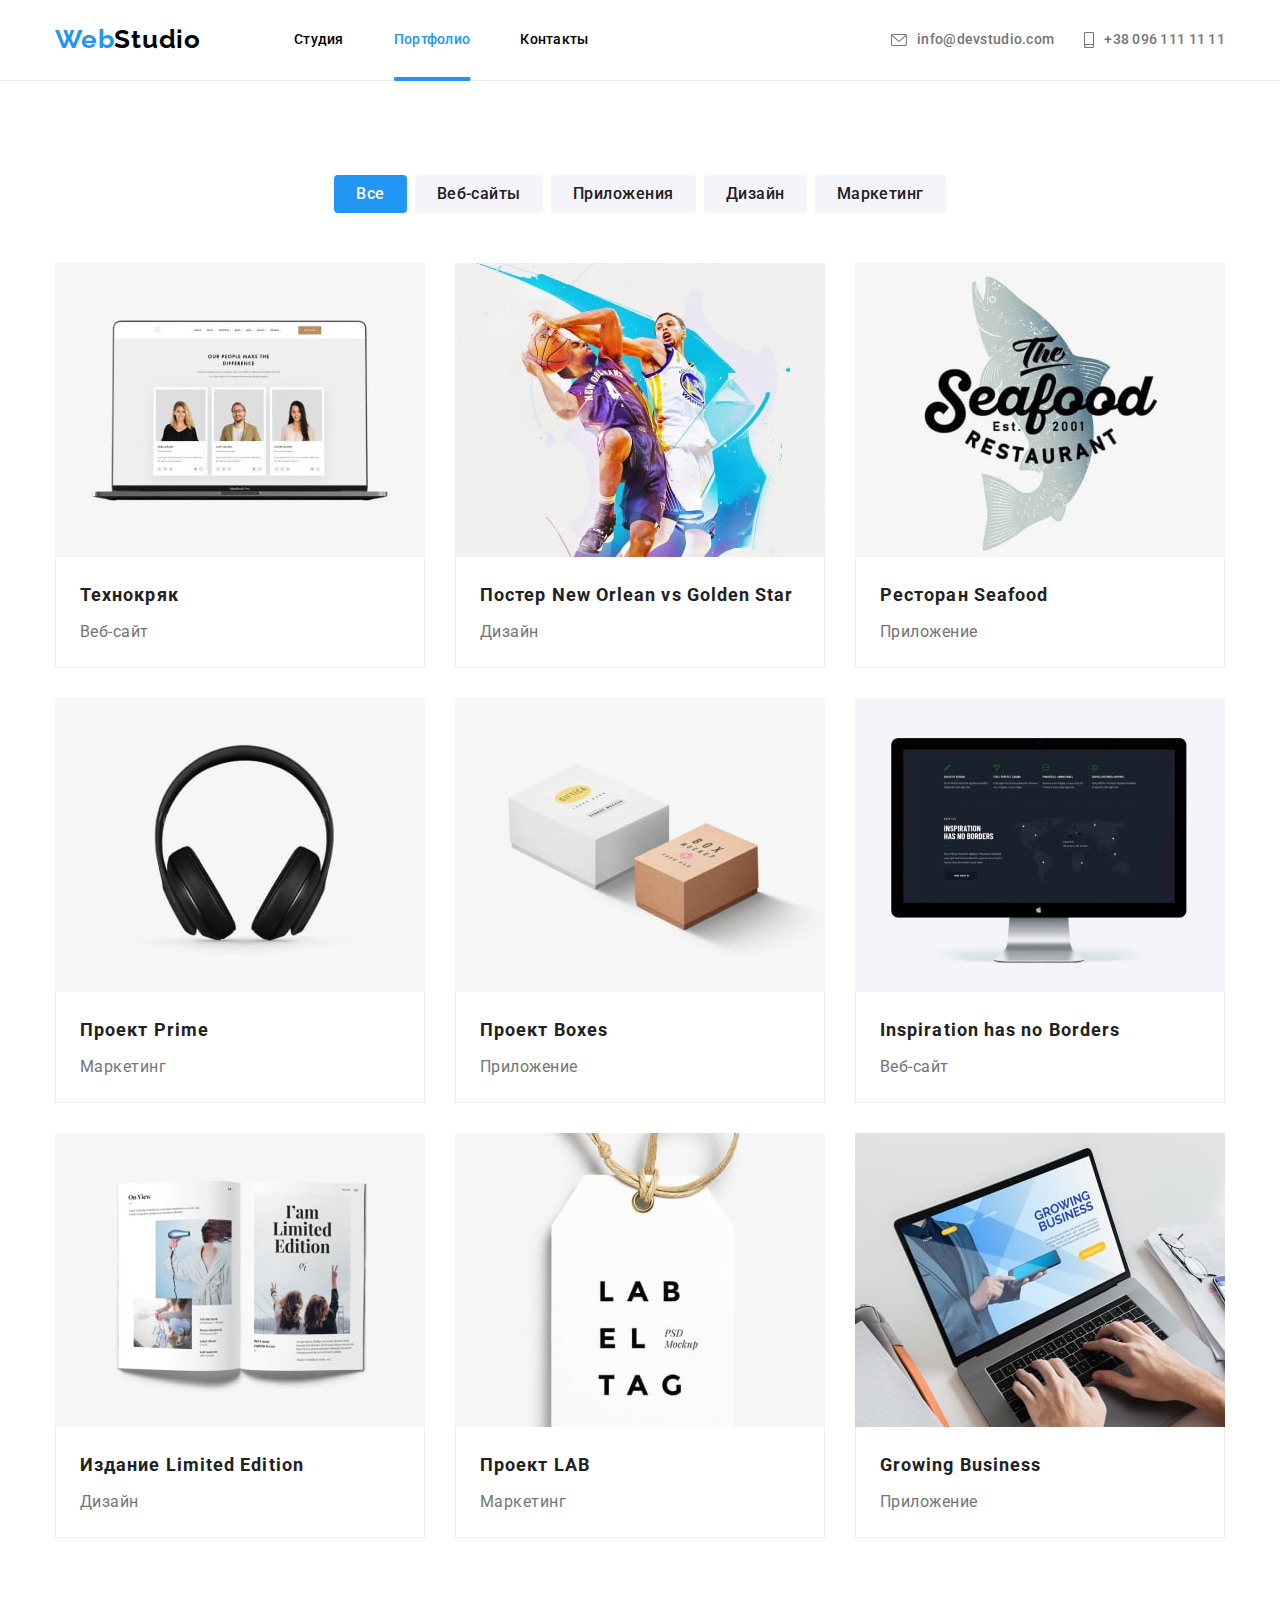
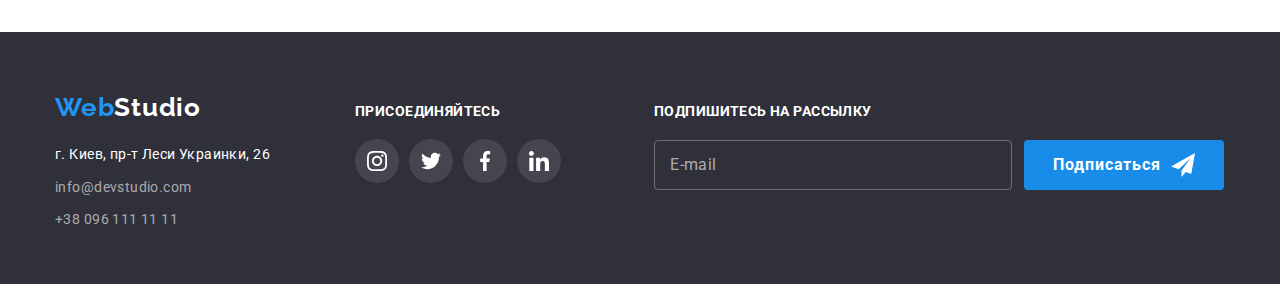
==== commit e939dde1: "Add files via upload" ====
--- a/portfolio.html
+++ b/portfolio.html
@@ -99,10 +99,10 @@
           <li class="navigation__item">
             <button class="navigation-button button" type="button">Приложения</button>
           </li>
-          <li class="navigation__item">
+          <li class="navigation__item tablet-margin">
             <button class="navigation-button button" type="button">Дизайн</button>
           </li>
-          <li class="navigation__item">
+          <li class="navigation__item tablet-margin">
             <button class="navigation-button button" type="button">Маркетинг</button>
           </li>
         </ul>
@@ -137,7 +137,7 @@
                   <source srcset="./images/portfolio_images/tablet/img-2.jpg 1x,
             ./images/portfolio_images/tablet/img-2@2x.jpg 2x" media="(min-width: 768px)" />
                   <source srcset="./images/portfolio_images/mobile/img-2.jpg 1x,
-            ./images/portfolio_images/mobile/img-2@2x.jpg 2x"  media="(max-width: 767px)" />
+            ./images/portfolio_images/mobile/img-2@2x.jpg 2x" media="(max-width: 767px)" />
                   <img src="./images/portfolio_images/img-2.jpg" alt="Момент матча" />
                 </picture>
                 <p class="portfolio__tumb"></p>
@@ -159,12 +159,12 @@
                   <source srcset="./images/portfolio_images/tablet/img-3.jpg 1x,
             ./images/portfolio_images/tablet/img-3@2x.jpg 2x" media="(min-width: 768px)" />
                   <source srcset="./images/portfolio_images/mobile/img-3.jpg 1x,
-            ./images/portfolio_images/mobile/img-3@2x.jpg 2x"  media="(max-width: 767px)" />
+            ./images/portfolio_images/mobile/img-3@2x.jpg 2x" media="(max-width: 767px)" />
                   <img src="./images/portfolio_images/img-3.jpg" alt="Логотип с рыбой" />
                 </picture>
                 <p class="portfolio__tumb"></p>
               </div>
-              <div class="portfolio__description">
+              <div class="portfolio__description tablet-version">
                 <h2 class="portfolio__title">Ресторан <span lang="en">Seafood</span></h2>
                 <p class="portfolio__text">Приложение</p>
               </div>
@@ -179,7 +179,7 @@
                   <source srcset="./images/portfolio_images/tablet/img-4.jpg 1x,
             ./images/portfolio_images/tablet/img-4@2x.jpg 2x" media="(min-width: 768px)" />
                   <source srcset="./images/portfolio_images/mobile/img-4.jpg 1x,
-            ./images/portfolio_images/mobile/img-4@2x.jpg 2x"  media="(max-width: 767px)" />
+            ./images/portfolio_images/mobile/img-4@2x.jpg 2x" media="(max-width: 767px)" />
                   <img src="./images/portfolio_images/img-4.jpg" alt="Фотография наушников" />
                 </picture>
                 <p class="portfolio__tumb"></p>
@@ -199,7 +199,7 @@
                   <source srcset="./images/portfolio_images/tablet/img-5.jpg 1x,
             ./images/portfolio_images/tablet/img-5@2x.jpg 2x" media="(min-width: 768px)" />
                   <source srcset="./images/portfolio_images/mobile/img-5.jpg 1x,
-            ./images/portfolio_images/mobile/img-5@2x.jpg 2x"  media="(max-width: 767px)" />
+            ./images/portfolio_images/mobile/img-5@2x.jpg 2x" media="(max-width: 767px)" />
                   <img src="./images/portfolio_images/img-5.jpg" alt="Фотография коробок" />
                 </picture>
                 <p class="portfolio__tumb"></p>
@@ -219,7 +219,7 @@
                   <source srcset="./images/portfolio_images/tablet/img-6.jpg 1x,
             ./images/portfolio_images/tablet/img-6@2x.jpg 2x" media="(min-width: 768px)" />
                   <source srcset="./images/portfolio_images/mobile/img-6.jpg 1x,
-            ./images/portfolio_images/mobile/img-6@2x.jpg 2x"  media="(max-width: 767px)" />
+            ./images/portfolio_images/mobile/img-6@2x.jpg 2x" media="(max-width: 767px)" />
                   <img src="./images/portfolio_images/img-6.jpg" alt="Монитор с картой мира" />
                 </picture>
                 <p class="portfolio__tumb"></p>
@@ -239,8 +239,8 @@
                   <source srcset="./images/portfolio_images/tablet/img-7.jpg 1x,
             ./images/portfolio_images/tablet/img-7@2x.jpg 2x" media="(min-width: 768px)" />
                   <source srcset="./images/portfolio_images/mobile/img-7.jpg 1x,
-            ./images/portfolio_images/mobile/img-7@2x.jpg 2x"  media="(max-width: 767px)" />
-                  <img src="./images/portfolio_images/img-7.jpg"  alt="Разворот книги" />
+            ./images/portfolio_images/mobile/img-7@2x.jpg 2x" media="(max-width: 767px)" />
+                  <img src="./images/portfolio_images/img-7.jpg" alt="Разворот книги" />
                 </picture>
                 <p class="portfolio__tumb"></p>
               </div>
@@ -261,7 +261,7 @@
                   <source srcset="./images/portfolio_images/tablet/img-8.jpg 1x,
             ./images/portfolio_images/tablet/img-8@2x.jpg 2x" media="(min-width: 768px)" />
                   <source srcset="./images/portfolio_images/mobile/img-8.jpg 1x,
-            ./images/portfolio_images/mobile/img-8@2x.jpg 2x"  media="(max-width: 767px)" />
+            ./images/portfolio_images/mobile/img-8@2x.jpg 2x" media="(max-width: 767px)" />
                   <img src="./images/portfolio_images/img-8.jpg" alt="Фотография этикетки" />
                 </picture>
                 <p class="portfolio__tumb"></p>
@@ -281,7 +281,7 @@
                   <source srcset="./images/portfolio_images/tablet/img-9.jpg 1x,
             ./images/portfolio_images/tablet/img-9@2x.jpg 2x" media="(min-width: 768px)" />
                   <source srcset="./images/portfolio_images/mobile/img-9.jpg 1x,
-            ./images/portfolio_images/mobile/img-9@2x.jpg 2x"  media="(max-width: 767px)" />
+            ./images/portfolio_images/mobile/img-9@2x.jpg 2x" media="(max-width: 767px)" />
                   <img src="./images/portfolio_images/img-9.jpg" alt="Работа за ноутбуком" />
                 </picture>
                 <p class="portfolio__tumb"></p>
@@ -298,73 +298,72 @@
   </main>
   <footer class="footer">
     <div class="container footer-container">
-        <div class="footer__addresses">
-          <a href="" class="logotype__footer">
-              Web<span class="logotype__footer-white" lang="en">Studio</span>
-          </a>
-          <address class="addreses">
-            <ul class="contacts-list">
-              <li class="contact__item">
-                <a class="contact__adress" href="https://goo.gl/maps/caNGbkWrKr49V2LV8" target="_blank"
-                  rel="noopener noreferrer">г. Киев, пр-т Леси Украинки, 26</a>
-              </li>
-              <li class="contact__item">
-                <a class="contact__link" href="mailto:info@devstudio.com">info@devstudio.com
-                </a>
-              </li>
-              <li class="contact__item">
-                <a class="contact__link link" href="tel:+380961111111">+38 096 111 11 11 </a>
-              </li>
-            </ul>
-          </address>
-        </div>
-        <div class="footer-social-part">
-          <p class="footer-social__title">Присоединяйтесь</p>
-          <ul class="footer-social__list">
-            <li class="footer-social__item">
-              <a href="" class="footer-social__link">
-                <svg class="footer-social__icon" width="20" height="20">
-                  <use href="./images/sprite_images/icons.svg#icon-instagram"></use>
-                </svg>
+      <div class="footer__addresses">
+        <a href="" class="logotype__footer">
+          Web<span class="logotype__footer-white" lang="en">Studio</span>
+        </a>
+        <address class="addreses">
+          <ul class="contacts-list">
+            <li class="contact__item">
+              <a class="contact__adress" href="https://goo.gl/maps/caNGbkWrKr49V2LV8" target="_blank"
+                rel="noopener noreferrer">г. Киев, пр-т Леси Украинки, 26</a>
+            </li>
+            <li class="contact__item">
+              <a class="contact__link" href="mailto:info@devstudio.com">info@devstudio.com
               </a>
             </li>
-            <li class="footer-social__item">
-              <a href="" class="footer-social__link">
-                <svg class="footer-social__icon" width="20" height="20">
-                  <use href="./images/sprite_images/icons.svg#icon-twitter"></use>
-                </svg>
-              </a>
-            </li>
-            <li class="footer-social__item">
-              <a href="" class="footer-social__link">
-                <svg class="footer-social__icon" width="20" height="20">
-                  <use href="./images/sprite_images/icons.svg#icon-facebook"></use>
-                </svg>
-              </a>
-            </li>
-            <li class="footer-social__item">
-              <a href="" class="footer-social__link">
-                <svg class="footer-social__icon" width="20" height="20">
-                  <use href="./images/sprite_images/icons.svg#icon-linkedin"></use>
-                </svg>
-              </a>
+            <li class="contact__item">
+              <a class="contact__link link" href="tel:+380961111111">+38 096 111 11 11 </a>
             </li>
           </ul>
-        </div>
-        <div class="footer-subscribe">
-          <p class="subscribe__title">Подпишитесь на рассылку</p>
-          <form action="#" class="subscribe__form">
-            <div class="footer__form-field">
-              <label for="user-email-footer" class="footer__input-label"> </label>
-              <input type="text" name="user-email" class="subscribe__input-text" id="user-email-footer"
-                placeholder="E-mail" />
-            </div>
-            <button type="submit" class="subscribe__button">Подписаться<svg class="subscribe-icon" width="24"
-                height="24">
-                <use href="./images/sprite_images/icons.svg#icon-send"></use>
-              </svg></button>
-          </form>
-        </div>
+        </address>
+      </div>
+      <div class="footer-social-part">
+        <p class="footer-social__title">Присоединяйтесь</p>
+        <ul class="footer-social__list">
+          <li class="footer-social__item">
+            <a href="" class="footer-social__link">
+              <svg class="footer-social__icon" width="20" height="20">
+                <use href="./images/sprite_images/icons.svg#icon-instagram"></use>
+              </svg>
+            </a>
+          </li>
+          <li class="footer-social__item">
+            <a href="" class="footer-social__link">
+              <svg class="footer-social__icon" width="20" height="20">
+                <use href="./images/sprite_images/icons.svg#icon-twitter"></use>
+              </svg>
+            </a>
+          </li>
+          <li class="footer-social__item">
+            <a href="" class="footer-social__link">
+              <svg class="footer-social__icon" width="20" height="20">
+                <use href="./images/sprite_images/icons.svg#icon-facebook"></use>
+              </svg>
+            </a>
+          </li>
+          <li class="footer-social__item">
+            <a href="" class="footer-social__link">
+              <svg class="footer-social__icon" width="20" height="20">
+                <use href="./images/sprite_images/icons.svg#icon-linkedin"></use>
+              </svg>
+            </a>
+          </li>
+        </ul>
+      </div>
+      <div class="footer-subscribe">
+        <p class="subscribe__title">Подпишитесь на рассылку</p>
+        <form action="#" class="subscribe__form">
+          <div class="footer__form-field">
+            <label for="user-email-footer" class="footer__input-label"> </label>
+            <input type="text" name="user-email" class="subscribe__input-text" id="user-email-footer"
+              placeholder="E-mail" />
+          </div>
+          <button type="submit" class="subscribe__button">Подписаться<svg class="subscribe-icon" width="24" height="24">
+              <use href="./images/sprite_images/icons.svg#icon-send"></use>
+            </svg></button>
+        </form>
+      </div>
     </div>
   </footer>
 
